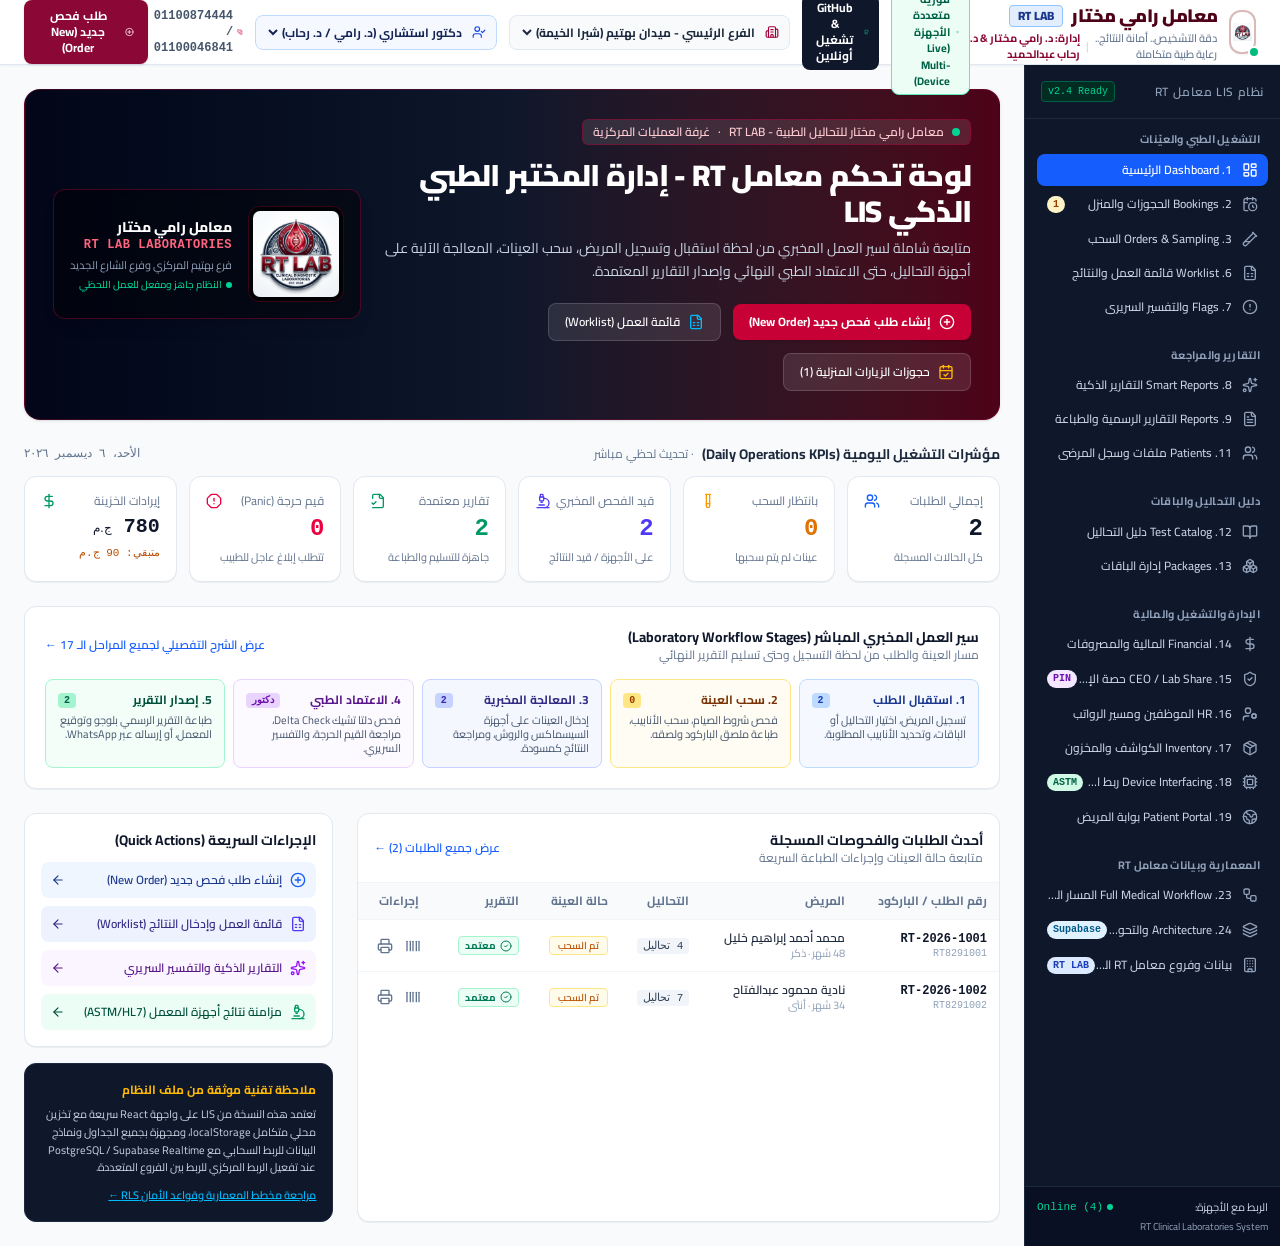
==== docs/index.html @ 496be6d5 "feat: complete RT LAB LIS with pre-built docs and vercel config" ====
<!doctype html>
<html lang="ar" dir="rtl">
  <head>
    <meta charset="UTF-8" />
    <meta name="viewport" content="width=device-width, initial-scale=1.0" />
    <title>معامل RT - RT LAB LIS</title>
    <meta name="description" content="نظام إدارة المختبرات الطبية المتكامل لمعامل RT - RT LAB LIS: إدارة المرضى، الطلبات، سحب العينات، النتائج، التقارير الذكية، الحسابات، المخزون، والأجهزة المخبرية." />
    <meta property="og:title" content="معامل RT - RT LAB LIS" />
    <meta property="og:description" content="نظام إدارة المختبرات الطبية المتكامل لمعامل RT - RT LAB LIS: إدارة المرضى، الطلبات، سحب العينات، النتائج، التقارير الذكية، الحسابات، المخزون، والأجهزة المخبرية." />
    <meta property="og:type" content="website" />
    <meta name="twitter:card" content="summary_large_image" />
    <link rel="preconnect" href="https://fonts.googleapis.com">
    <link rel="preconnect" href="https://fonts.gstatic.com" crossorigin>
    <link href="https://fonts.googleapis.com/css2?family=Cairo:wght@400;500;600;700;800&family=JetBrains+Mono:wght@400;500;600&display=swap" rel="stylesheet">
    <script type="module" crossorigin src="./assets/index-urWYTdwE.js"></script>
    <link rel="stylesheet" crossorigin href="./assets/index-CNWDNxAP.css">
  </head>
  <body class="bg-slate-50 text-slate-800 antialiased selection:bg-blue-600 selection:text-white font-['Cairo',sans-serif]">
    <div id="root"></div>
  </body>
</html>
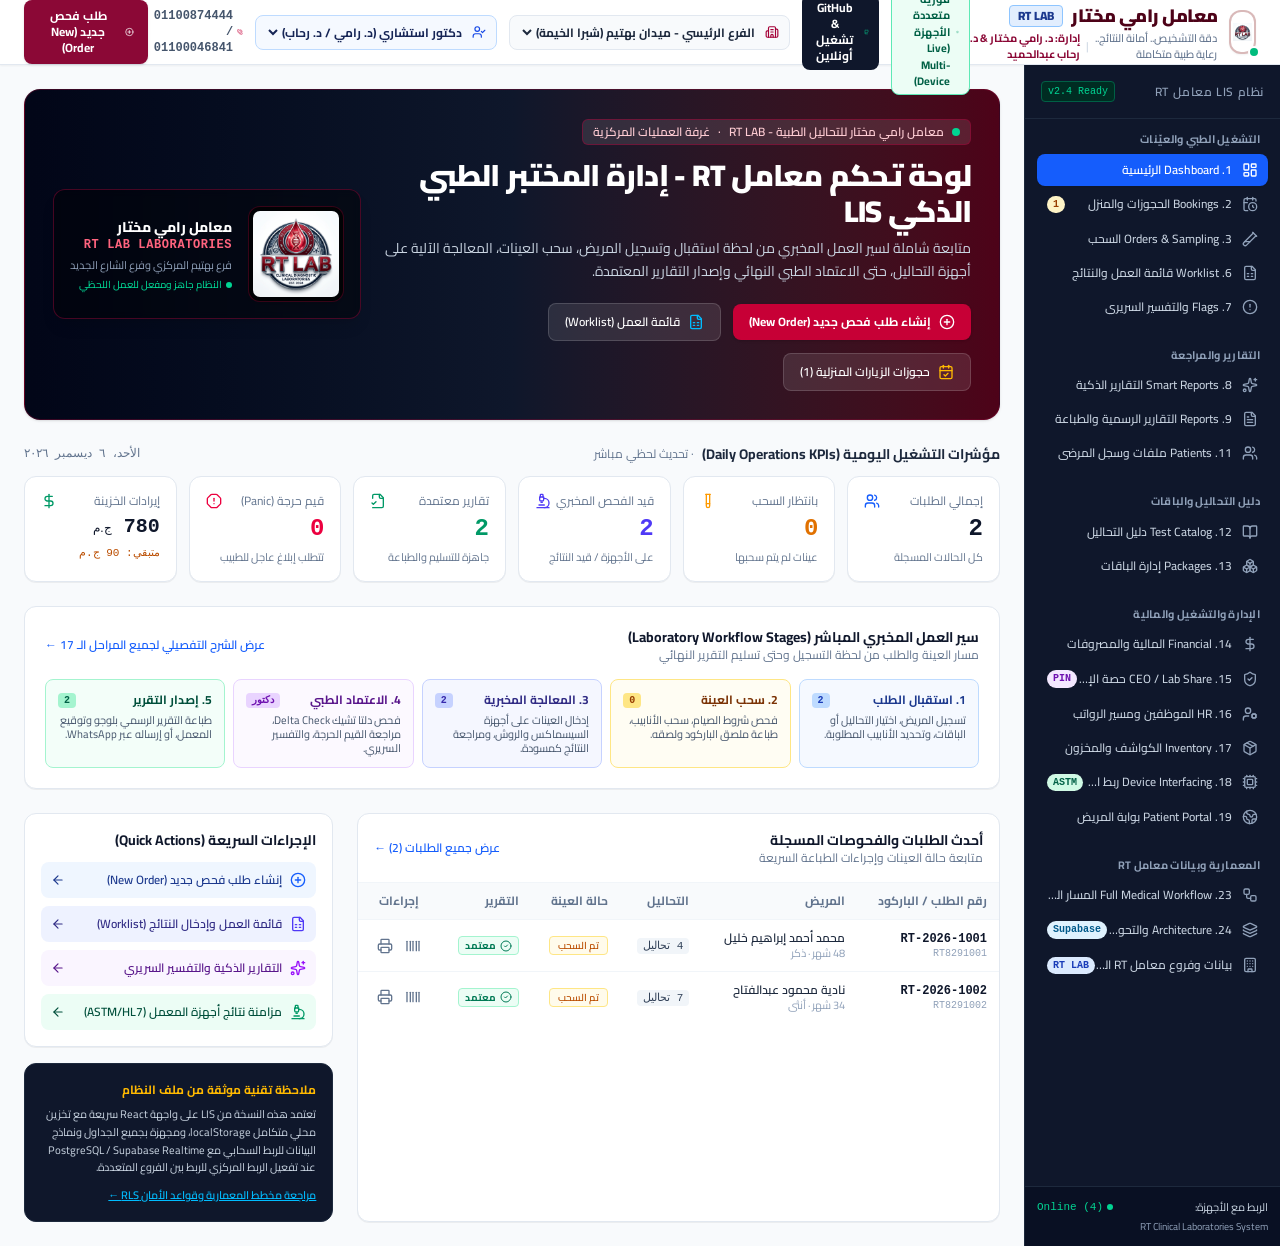
==== commit fdcac681: "feat: redesign medical report with LTR columns, colored gauge chart, multi-page print fix, branch ma" ====
--- a/docs/index.html
+++ b/docs/index.html
@@ -12,8 +12,8 @@
     <link rel="preconnect" href="https://fonts.googleapis.com">
     <link rel="preconnect" href="https://fonts.gstatic.com" crossorigin>
     <link href="https://fonts.googleapis.com/css2?family=Cairo:wght@400;500;600;700;800&family=JetBrains+Mono:wght@400;500;600&display=swap" rel="stylesheet">
-    <script type="module" crossorigin src="./assets/index-urWYTdwE.js"></script>
-    <link rel="stylesheet" crossorigin href="./assets/index-CNWDNxAP.css">
+    <script type="module" crossorigin src="./assets/index-CBhvkz_k.js"></script>
+    <link rel="stylesheet" crossorigin href="./assets/index-CgDA1jI7.css">
   </head>
   <body class="bg-slate-50 text-slate-800 antialiased selection:bg-blue-600 selection:text-white font-['Cairo',sans-serif]">
     <div id="root"></div>
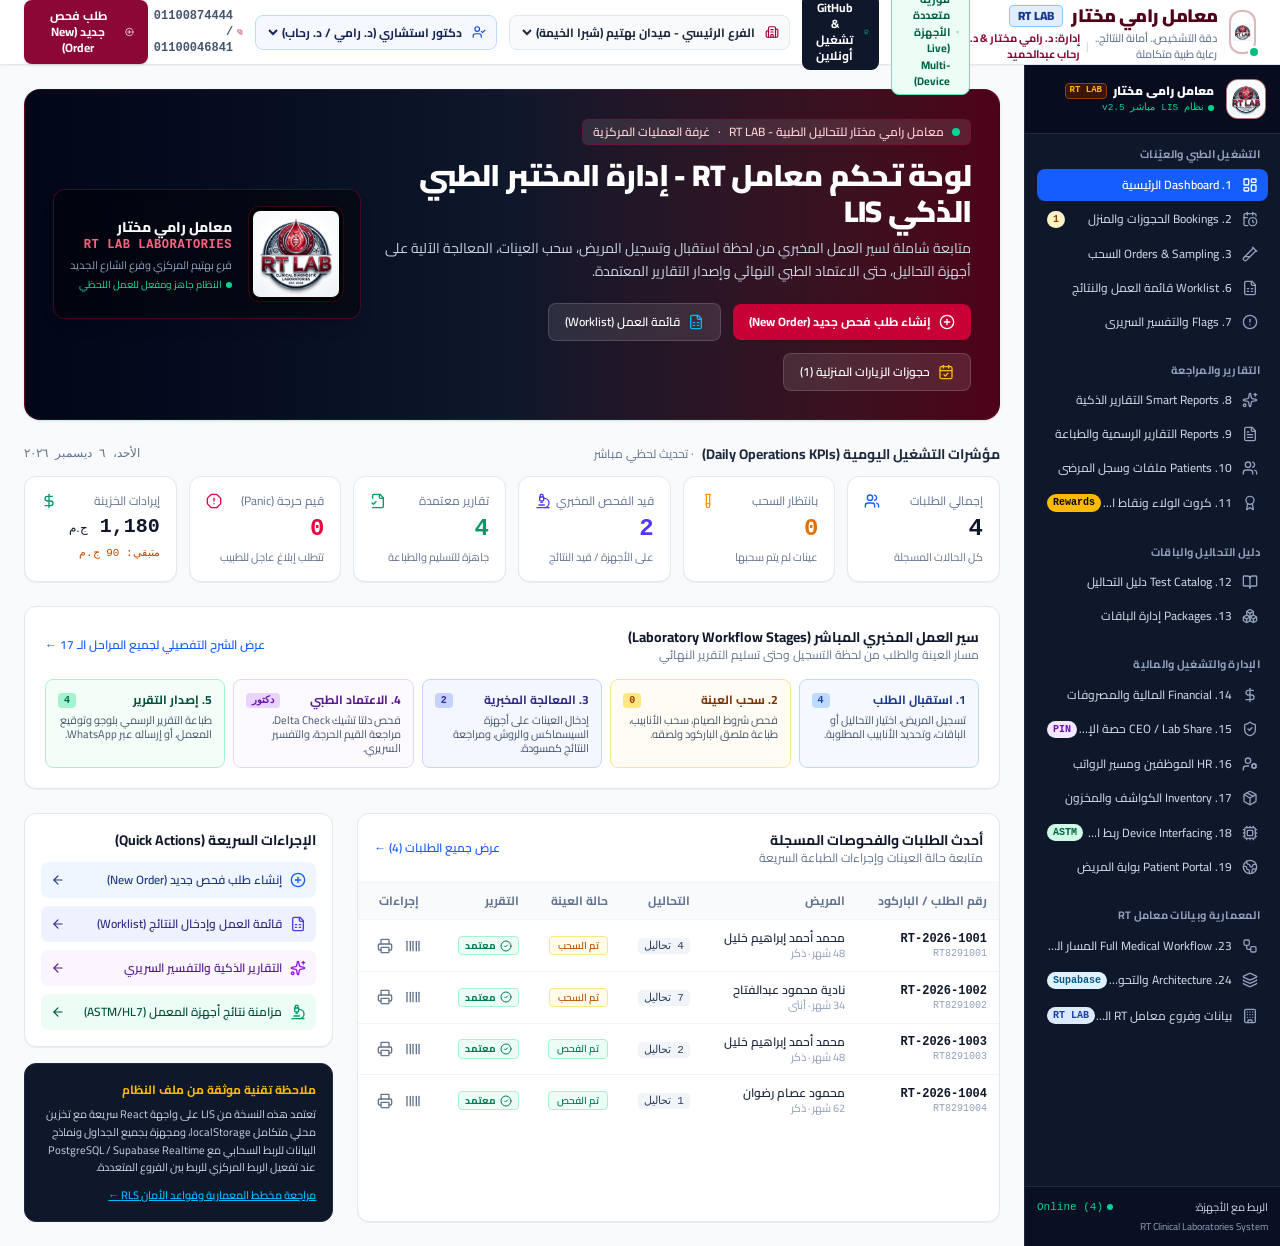
==== commit d3c34567: "feat: complete composite results entry (CBC, Urine, Stool), official logo stamp, and loyalty cards s" ====
--- a/docs/index.html
+++ b/docs/index.html
@@ -12,8 +12,8 @@
     <link rel="preconnect" href="https://fonts.googleapis.com">
     <link rel="preconnect" href="https://fonts.gstatic.com" crossorigin>
     <link href="https://fonts.googleapis.com/css2?family=Cairo:wght@400;500;600;700;800&family=JetBrains+Mono:wght@400;500;600&display=swap" rel="stylesheet">
-    <script type="module" crossorigin src="./assets/index-CBhvkz_k.js"></script>
-    <link rel="stylesheet" crossorigin href="./assets/index-CgDA1jI7.css">
+    <script type="module" crossorigin src="./assets/index-yZc5cbo0.js"></script>
+    <link rel="stylesheet" crossorigin href="./assets/index-CMI13CcF.css">
   </head>
   <body class="bg-slate-50 text-slate-800 antialiased selection:bg-blue-600 selection:text-white font-['Cairo',sans-serif]">
     <div id="root"></div>
